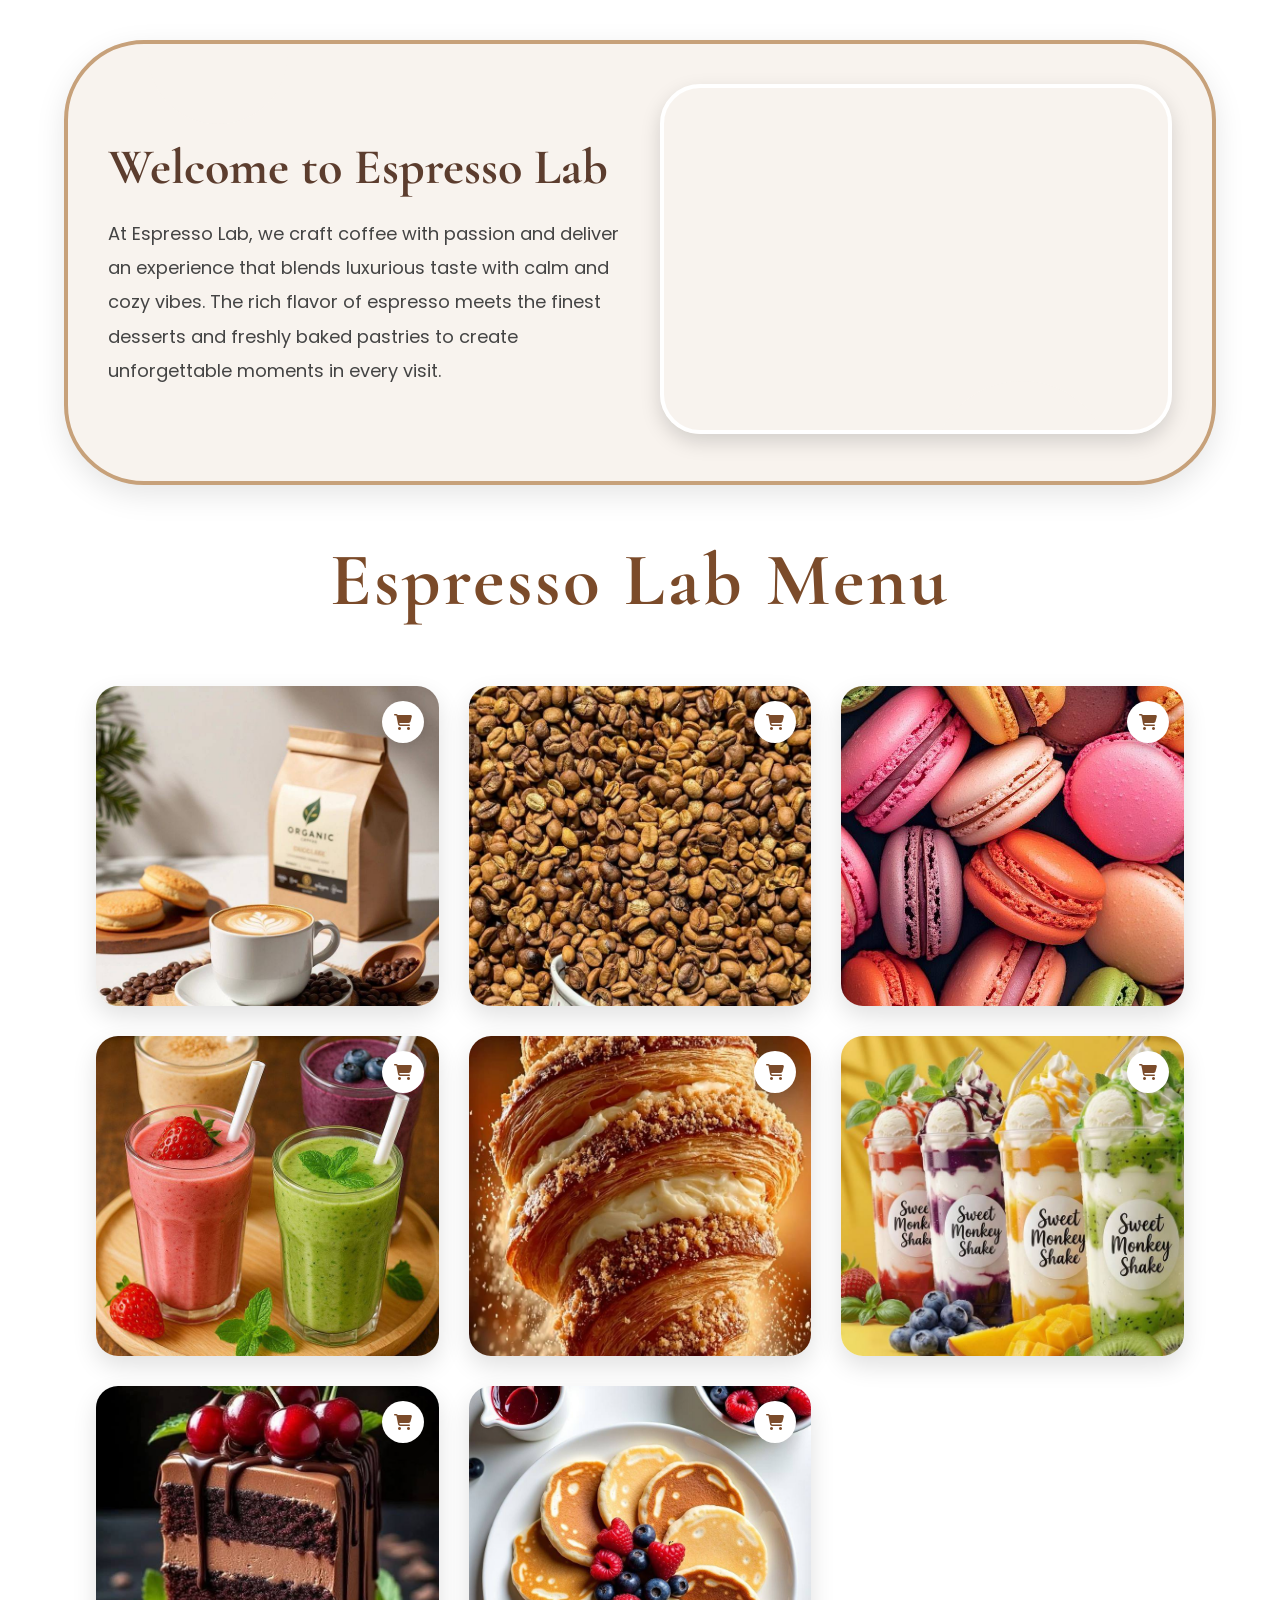
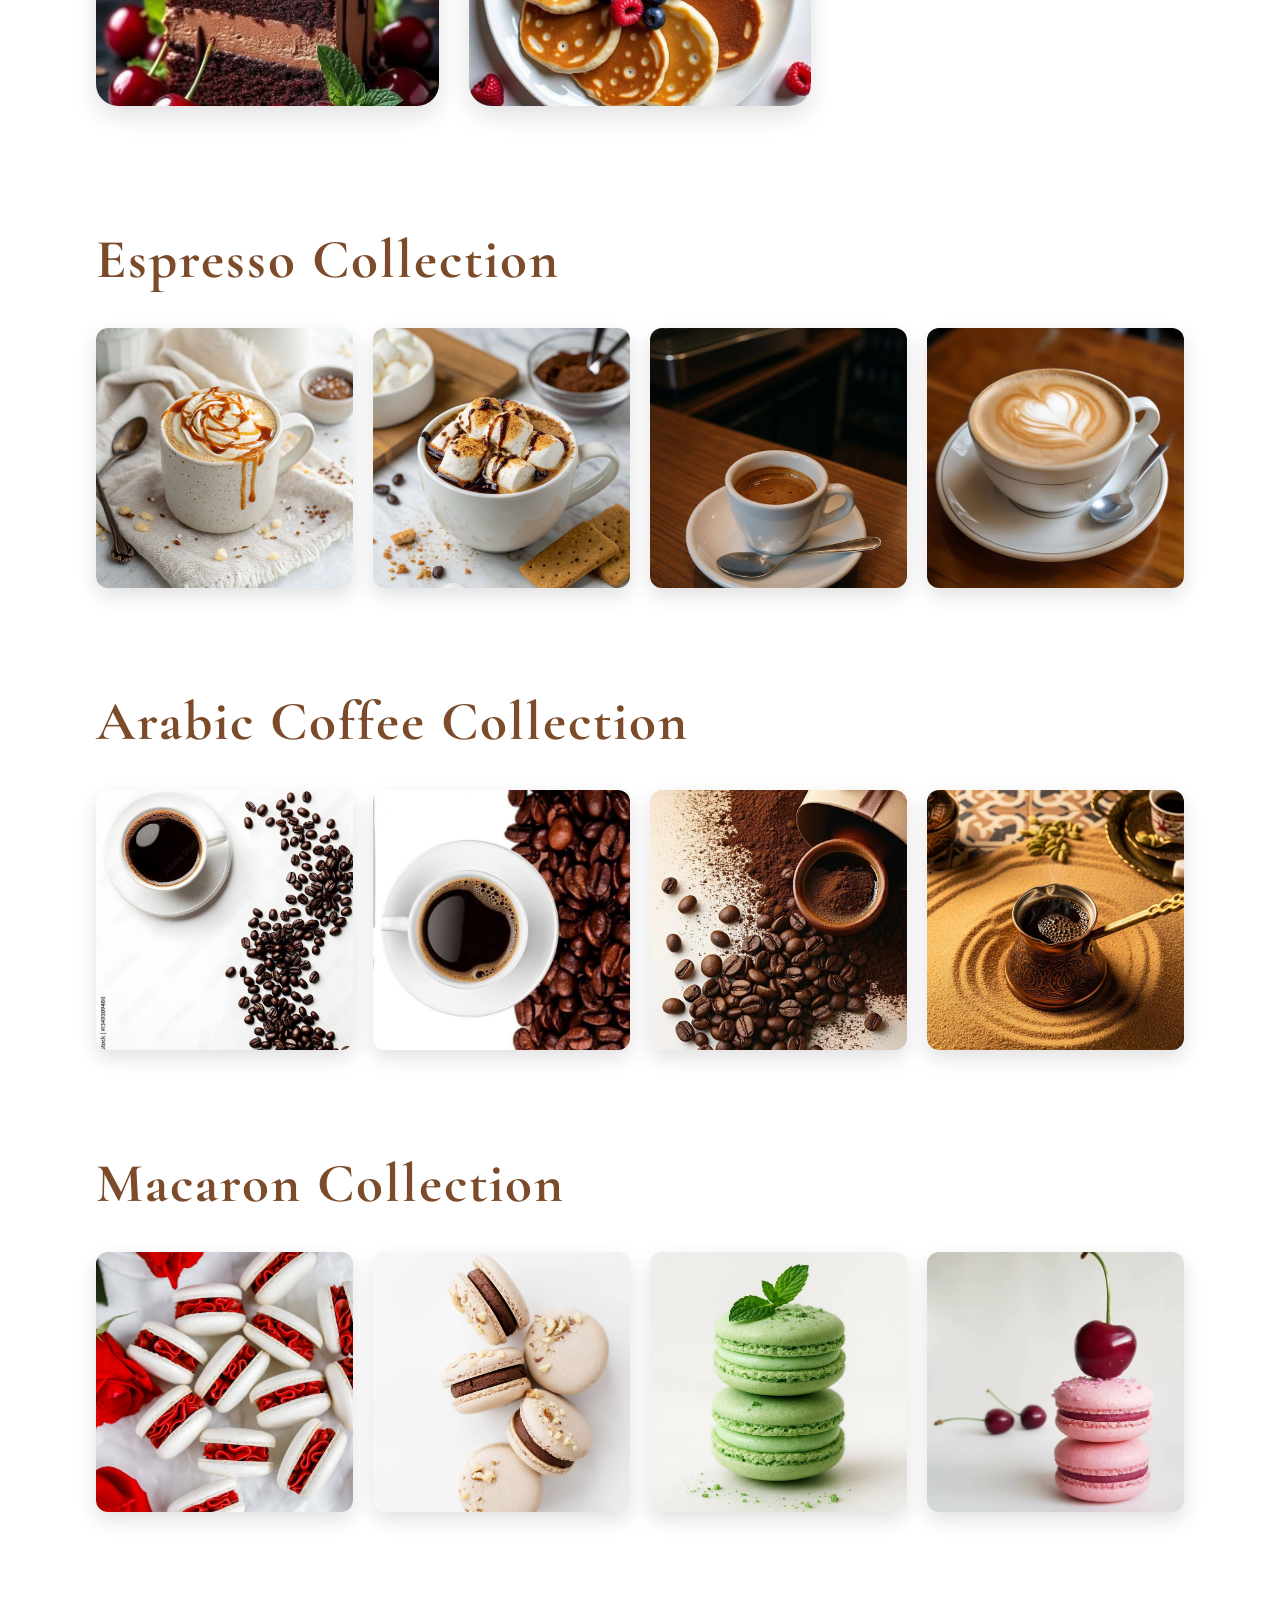
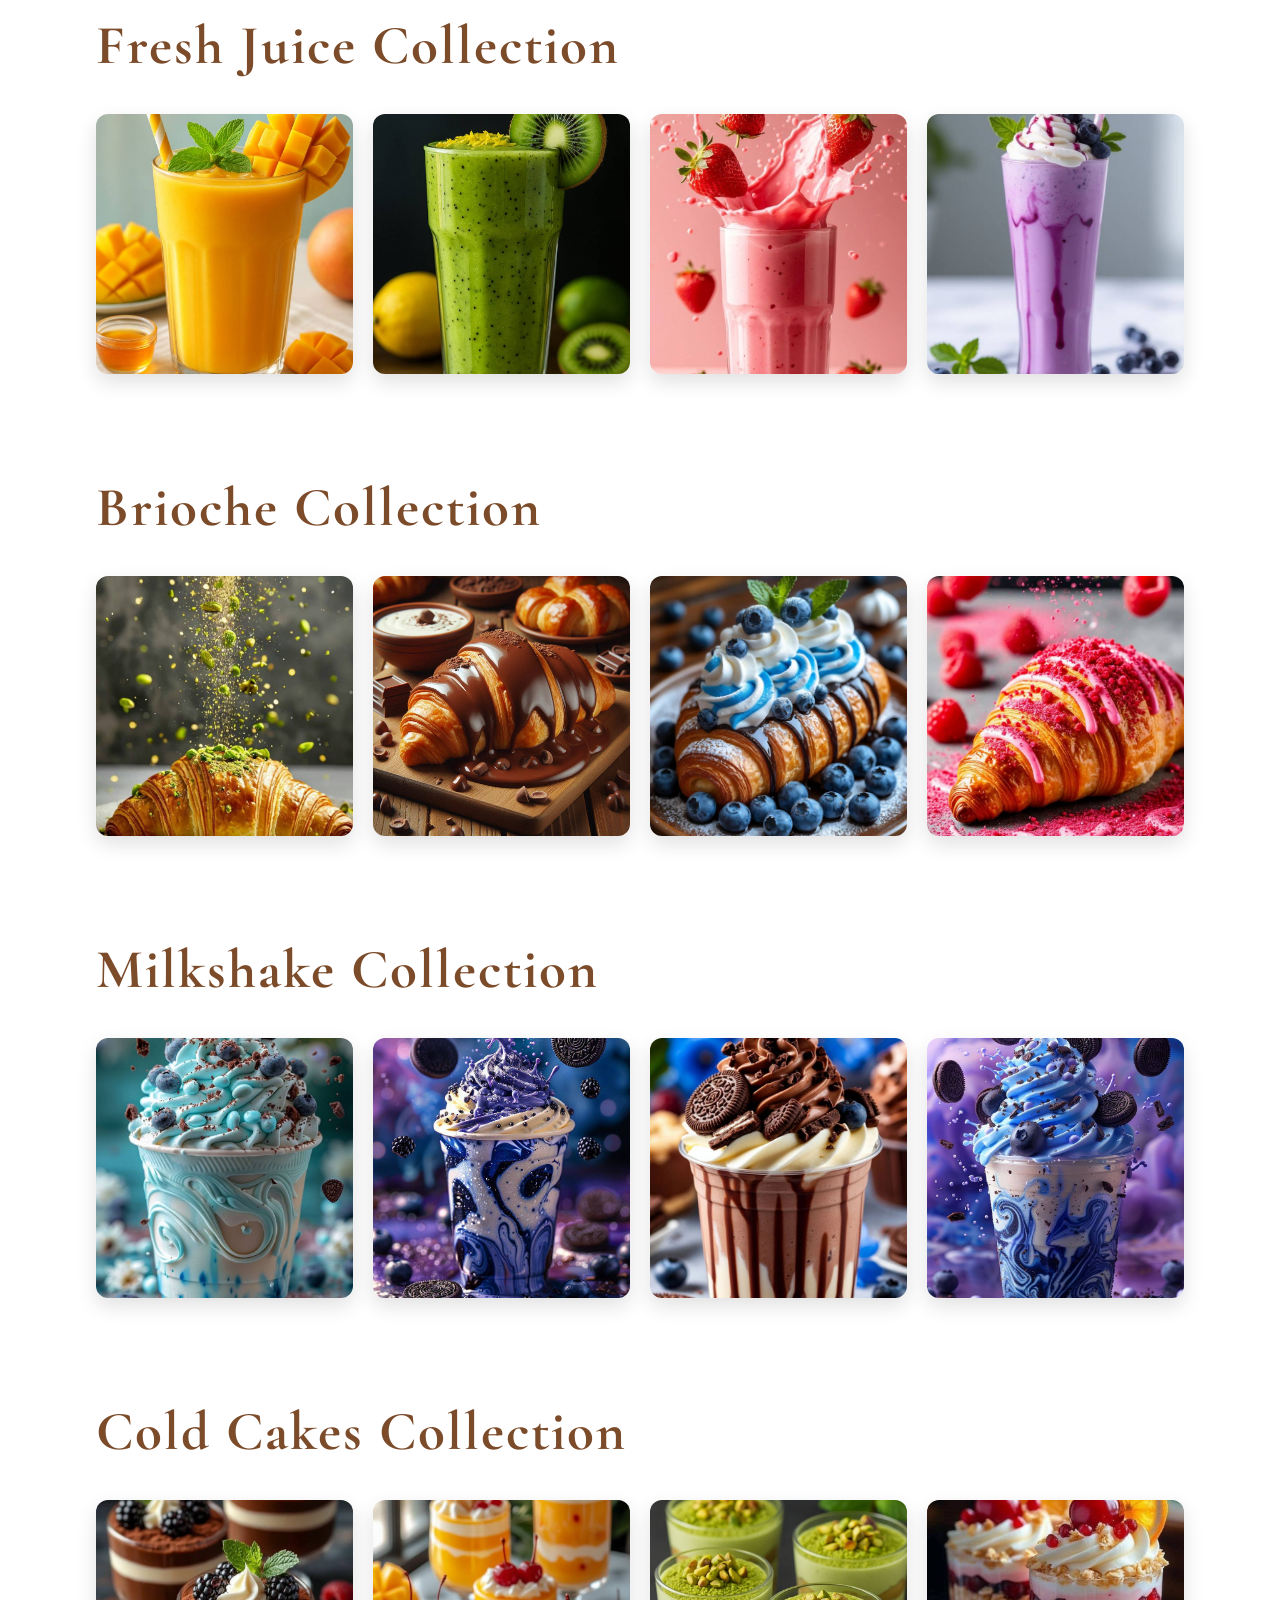
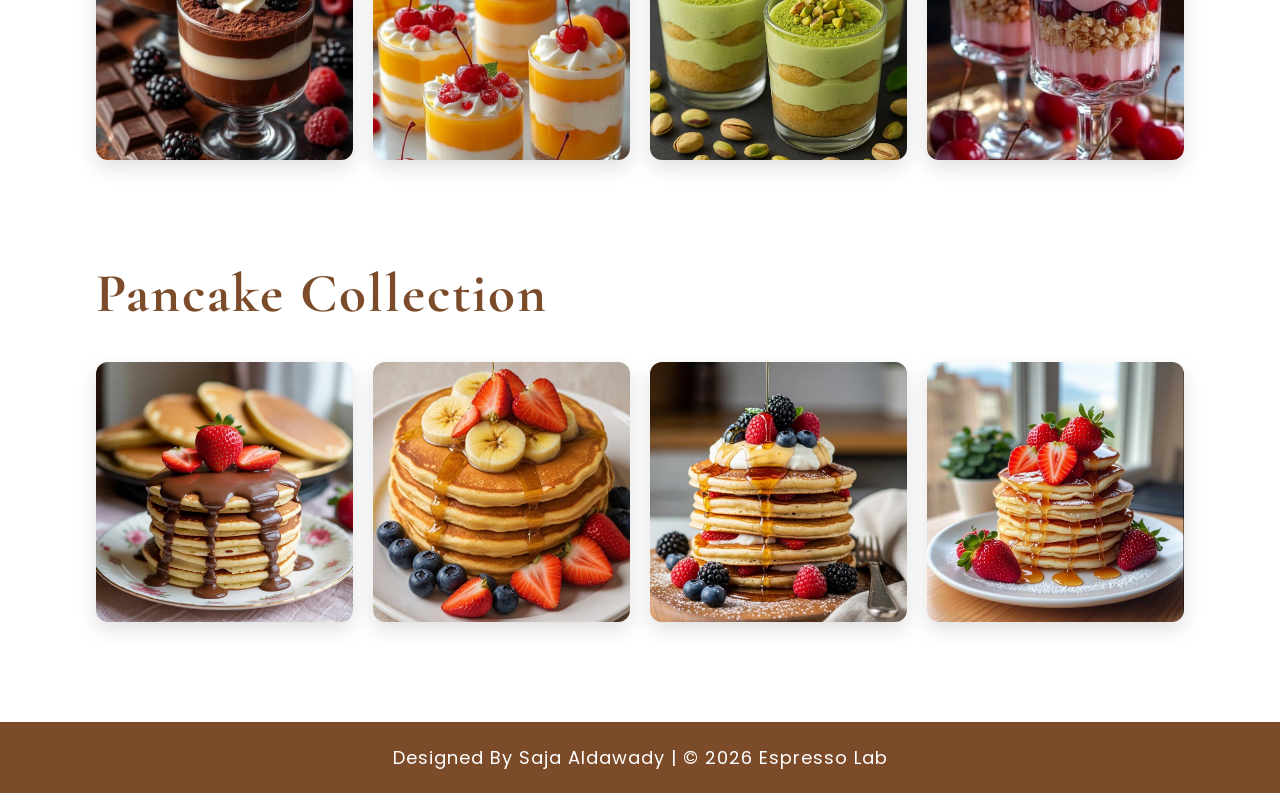
==== menu.html @ 86754276 "Add files via upload" ====
<!DOCTYPE html>
<html lang="en">

<head>

    <meta charset="UTF-8">
    <meta name="viewport" content="width=device-width, initial-scale=1.0">

    <title>Espresso Lab Menu</title>

    <!-- CSS -->
    <link rel="stylesheet" href="menu.css">

    <!-- Fonts -->
    <link href="https://fonts.googleapis.com/css2?family=Cormorant+Garamond:wght@400;500;600;700&family=Poppins:wght@300;400;500;600&display=swap" rel="stylesheet">

    <!-- Icons -->
    <link rel="stylesheet"
    href="https://cdnjs.cloudflare.com/ajax/libs/font-awesome/6.5.1/css/all.min.css"/>

</head>

<body>

<!-- HERO SECTION -->

<section class="hero-section">

    <!-- TEXT -->

    <div class="hero-text">

        <h1>Welcome to Espresso Lab</h1>

        <p>
            At Espresso Lab, we craft coffee with passion and deliver
            an experience that blends luxurious taste with calm and cozy
            vibes. The rich flavor of espresso meets the finest desserts
            and freshly baked pastries to create unforgettable moments
            in every visit.
        </p>

    </div>



    <!-- VIDEO -->

    <div class="hero-video">

        <video autoplay muted loop playsinline>
            <source src="images/E1.MP4" type="video/mp4">
        </video>

    </div>

</section>

    <!-- TITLE -->

    <section class="menu-section">

        <h1 class="main-title">
            Espresso Lab Menu
        </h1>



        <!-- PRODUCTS -->

        <div class="container">



            <!-- ESPRESSO -->

            <div class="card">

                <div class="cart">
                    <i class="fa-solid fa-cart-shopping"></i>
                </div>

                <a href="#espresso">

                    <img src="images/c1.jpg">

                    <div class="overlay">

                        <h2>Espresso</h2>

                        <p>15 LYD</p>

                    </div>

                </a>

            </div>




            <!-- ARABIC COFFEE -->

            <div class="card">

                <div class="cart">
                    <i class="fa-solid fa-cart-shopping"></i>
                </div>

                <a href="#arabic">

                    <img src="images/co1.jpg">

                    <div class="overlay">

                        <h2>Arabic Coffee</h2>

                        <p>18 LYD</p>

                    </div>

                </a>

            </div>




            <!-- MACARON -->

            <div class="card">

                <div class="cart">
                    <i class="fa-solid fa-cart-shopping"></i>
                </div>

                <a href="#macaron">

                    <img src="images/m1.jpg">

                    <div class="overlay">

                        <h2>Macaron</h2>

                        <p>20 LYD</p>

                    </div>

                </a>

            </div>




            <!-- JUICE -->

            <div class="card">

                <div class="cart">
                    <i class="fa-solid fa-cart-shopping"></i>
                </div>

                <a href="#juice">

                    <img src="images/ju1.jpg">

                    <div class="overlay">

                        <h2>Fresh Juice</h2>

                        <p>16 LYD</p>

                    </div>

                </a>

            </div>




            <!-- BRIOCHE -->

            <div class="card">

                <div class="cart">
                    <i class="fa-solid fa-cart-shopping"></i>
                </div>

                <a href="#brioche">

                    <img src="images/b1.jpg">

                    <div class="overlay">

                        <h2>Brioche</h2>

                        <p>13 LYD</p>

                    </div>

                </a>

            </div>




            <!-- MILKSHAKE -->

            <div class="card">

                <div class="cart">
                    <i class="fa-solid fa-cart-shopping"></i>
                </div>

                <a href="#milkshake">

                    <img src="images/ml1.jpg">

                    <div class="overlay">

                        <h2>Milkshake</h2>

                        <p>22 LYD</p>

                    </div>

                </a>

            </div>




            <!-- COLD CAKES -->

            <div class="card">

                <div class="cart">
                    <i class="fa-solid fa-cart-shopping"></i>
                </div>

                <a href="#cakes">

                    <img src="images/k1.jpg">

                    <div class="overlay">

                        <h2>Cold Cakes</h2>

                        <p>25 LYD</p>

                    </div>

                </a>

            </div>




            <!-- PANCAKE -->

            <div class="card">
                <div class="cart">
                    <i class="fa-solid fa-cart-shopping"></i>
                </div>

                <a href="#pancake">

                    <img src="images/ba1.jpg">

                    <div class="overlay">

                        <h2>Pancake</h2>

                        <p>19 LYD</p>

                    </div>

                </a>

            </div>



        </div>

    </section>





    <!-- ESPRESSO GALLERY -->

    <section class="gallery " id="espresso">

        <h1>Espresso Collection</h1>

        <div class="gallery-container">

            <img src="images/s1.jpg">
            <img src="images/s2.jpg">
            <img src="images/s3.jpg">
            <img src="images/s4.jpg">

        </div>

    </section>





    <!-- ARABIC COFFEE -->

    <section class="gallery " id="arabic">

        <h1>Arabic Coffee Collection</h1>

        <div class="gallery-container">

            <img src="images/c2.jpg">
            <img src="images/c3.jpg">
            <img src="images/c4.jpg ">
            <img src="images/c5.jpg">

        </div>

    </section>





    <!-- MACARON -->

    <section class="gallery " id="macaron">

        <h1>Macaron Collection</h1>

        <div class="gallery-container">

            <img src="images/m2.jpg">
            <img src="images/m3.jpg">
            <img src="images/m4.jpg">
            <img src="images/m5.jpg">

        </div>

    </section>





    <!-- JUICE -->

    <section class="gallery " id="juice">

        <h1>Fresh Juice Collection</h1>

        <div class="gallery-container">

            <img src="images/ju2.jpg">
            <img src="images/ju3.jpg">
            <img src="images/ju4.jpg">
            <img src="images/ju5.jpg">

        </div>

    </section>





    <!-- BRIOCHE -->

    <section class="gallery " id="brioche">

        <h1>Brioche Collection</h1>

        <div class="gallery-container">

            <img src="images/b2.jpg">
            <img src="images/b3.jpg">
            <img src="images/b4.jpg">
            <img src="images/b5.jpg">

        </div>

    </section>





    <!-- MILKSHAKE -->

    <section class="gallery " id="milkshake">

        <h1>Milkshake Collection</h1>

        <div class="gallery-container">

            <img src="images/ml2.jpg">
            <img src="images/ml3.jpg">
            <img src="images/ml4.jpg">
            <img src="images/ml5.jpg">

        </div>

    </section>





    <!-- CAKES -->

    <section class="gallery " id="cakes">

        <h1>Cold Cakes Collection</h1>

        <div class="gallery-container">

            <img src="images/k2.jpg">
            <img src="images/k3.jpg">
            <img src="images/k4.jpg">
            <img src="images/k5.jpg">

        </div>

    </section>





    <!-- PANCAKE -->

    <section class="gallery " id="pancake">

        <h1>Pancake Collection</h1>

        <div class="gallery-container">

            <img src="images/ba2.jpg">
            <img src="images/ba3.jpg">
            <img src="images/ba4.jpg">
            <img src="images/ba5.jpg">

        </div>

    </section>
<!-- FOOTER -->

<footer>

    <p>
        Designed By Saja Aldawady | © 2026 Espresso Lab
    </p>

</footer>

</body>
</html>
---- menu.css ----
*{
    margin: 0;
    padding: 0;
    box-sizing: border-box;

    scroll-behavior: smooth;
}

body{

    background: #ffffff;

    font-family: 'Poppins', sans-serif;
}



/* MAIN TITLE */

.main-title{

    text-align: center;

    font-size: 75px;

    font-family: 'Cormorant Garamond', serif;

    color: #7b4b2a;

    margin-top: 50px;

    margin-bottom: 60px;

    letter-spacing: 3px;
}



/* PRODUCTS */

.container{

    width: 85%;

    margin: auto;

    display: grid;

    grid-template-columns: repeat(auto-fit,minmax(260px,1fr));

    gap: 30px;

    margin-bottom: 120px;
}



/* CARD */

.card{

    position: relative;

    overflow: hidden;

    border-radius: 22px;

    cursor: pointer;

    box-shadow: 0 10px 25px rgba(0,0,0,0.12);

    transition: 0.4s;
}


.card img{

    width: 100%;

    height: 320px;

    object-fit: cover;

    display: block;

    transition: 0.5s;
}



/* CART ICON */

.cart{

    position: absolute;

    top: 15px;
    right: 15px;

    width: 42px;
    height: 42px;

    border-radius: 50%;

    background: white;

    display: flex;
    justify-content: center;
    align-items: center;

    z-index: 10;

    box-shadow: 0 5px 15px rgba(0,0,0,0.15);
}


.cart i{

    color: #7b4b2a;

    font-size: 16px;
}



/* OVERLAY */

.overlay{

    position: absolute;

    bottom: -100%;

    left: 0;

    width: 100%;

    background: rgba(0,0,0,0.55);

    text-align: center;

    padding: 30px;

    transition: 0.5s;
}


.overlay h2{

    color: white;

    font-size: 40px;

    font-family: 'Cormorant Garamond', serif;

    letter-spacing: 2px;
}


.overlay p{

    color: #f4d2a0;

    font-size: 22px;

    margin-top: 8px;
}



/* HOVER EFFECT */

.card:hover img{

    filter: blur(3px);

    transform: scale(1.08);
}


.card:hover .overlay{

    bottom: 0;
}



/* CLICK EFFECT */

.card:active{

    transform: scale(0.96);

    opacity: 0.8;
}



/* GALLERY */

.gallery{

    width: 85%;

    margin: auto;

    margin-bottom: 100px;
}


.gallery h1{

    font-size: 55px;

    color: #7b4b2a;

    margin-bottom: 35px;

    font-family: 'Cormorant Garamond', serif;

    letter-spacing: 2px;
}



/* GALLERY IMAGES */

.gallery-container{

    display: grid;

    grid-template-columns: repeat(auto-fit,minmax(240px,1fr));

    gap: 20px;
}


.gallery-container img{

    width: 100%;

    height: 260px;

    object-fit: cover;

    border-radius: 18px;

    transition: 0.4s;

    box-shadow: 0 8px 20px rgba(0,0,0,0.12);
}


.gallery-container img:hover{

    transform: scale(1.04);
}
/* FOOTER */

footer{

    width: 100%;

    background: #7b4b2a;

    padding: 22px;

    text-align: center;

    margin-top: 80px;
}


footer p{

    color: white;

    font-size: 18px;

    letter-spacing: 1px;

    font-family: 'Poppins', sans-serif;
}
/* HERO SECTION */

.hero-section{

    width: 90%;
    margin: 40px auto;

    display: flex;
    justify-content: space-between;
    align-items: center;
    gap: 40px;

    background: #f8f3ee;

    padding: 40px;

    border-radius: 80px;

    border: 4px solid #c7a17a;

    box-shadow: 0 10px 30px rgba(0,0,0,0.1);

    position: relative;
    overflow: hidden;
}



/* CLOUD EFFECT */

.hero-section::before,
.hero-section::after{

    content: "";

    position: absolute;

    background: #f8f3ee;

    border-radius: 50%;
}

.hero-section::before{

    width: 140px;
    height: 140px;

    top: -60px;
    left: 80px;
}

.hero-section::after{

    width: 180px;
    height: 180px;

    bottom: -80px;
    right: 100px;
}



/* TEXT */

.hero-text{

    flex: 1;
    z-index: 2;
}

.hero-text h1{

    font-size: 50px;

    color: #5c3d2e;

    margin-bottom: 20px;

    font-family: 'Cormorant Garamond', serif;
}

.hero-text p{

    font-size: 18px;

    line-height: 1.9;

    color: #444;

    font-family: 'Poppins', sans-serif;
}



/* VIDEO */

.hero-video{

    flex: 1;

    z-index: 2;
}

.hero-video video{

    width: 100%;

    height: 350px;

    object-fit: contain;

    border-radius: 40px;

    border: 4px solid #fff;

    box-shadow: 0 8px 20px rgba(0,0,0,0.15);
}



/* RESPONSIVE */

@media(max-width: 900px){

    .hero-section{

        flex-direction: column;
    }

    .hero-text h1{

        font-size: 38px;
    }

    .hero-video video{

        height: 250px;
    }
}
.gallery-container img {
    width: 100%;
    border-radius: 12px;
    transition: transform 0.4s ease, filter 0.4s ease;
    position: relative;
    overflow: hidden;
}


.gallery-container img:hover {
    transform: scale(1.05);
    animation: flash 0.6s ease;
}


@keyframes flash {
    0% {
        filter: brightness(1);
    }
    30% {
        filter: brightness(2) contrast(1.2);
    }
    100% {
        filter: brightness(1);
    }
}
#arabic .gallery-container img {
    transition: transform 0.5s ease, filter 0.5s ease;
}


#arabic .gallery-container img:hover {
    transform: scale(1.08) rotate(-2deg);
    filter: sepia(0.4) contrast(1.2) brightness(1.1);
}

#macaron .gallery-container img {
    transition: transform 0.4s ease, filter 0.4s ease;
    transform-origin: center;
}

/* hover */
#macaron .gallery-container img:hover {
    animation: macaronSpinFloat 1s ease forwards;
    filter: brightness(1.15) saturate(1.4);
}


@keyframes macaronSpinFloat {
    0% {
        transform: translateY(0) rotate(0deg);
    }
    40% {
        transform: translateY(-8px) rotate(8deg);
    }
    70% {
        transform: translateY(-6px) rotate(-6deg);
    }
    100% {
        transform: translateY(-4px) rotate(0deg);
    }
}


#juice .gallery-container img {
    transition: transform 0.4s ease, filter 0.4s ease;
}

/* hover */
#juice .gallery-container img:hover {
    transform: scale(1.07) rotate(2deg);
    filter: brightness(1.2) saturate(1.4);
    animation: juiceWave 0.6s ease;
}


@keyframes juiceWave {
    0% {
        transform: scale(1);
    }
    50% {
        transform: scale(1.1) rotate(-2deg);
    }
    100% {
        transform: scale(1.07) rotate(2deg);
    }
}

#brioche .gallery-container img {
    transition: transform 0.5s ease, filter 0.5s ease;
    position: relative;
}

/* hover */
#brioche .gallery-container img:hover {
    animation: doughRise 1s ease forwards;
    filter: brightness(1.15) contrast(1.1) saturate(1.2);
}


@keyframes doughRise {
    0% {
        transform: scale(1);
        filter: brightness(1);
    }

    40% {
        transform: scale(1.03);
    }

    70% {
        transform: scale(1.07);
    }

    100% {
        transform: scale(1.05);
    }
}


#brioche .gallery-container img:hover::after {
    content: "";
    position: absolute;
    inset: 0;
    background: radial-gradient(circle, rgba(255,200,120,0.25), transparent 60%);
    animation: steamGlow 1s ease forwards;
}

@keyframes steamGlow {
    0% {
        opacity: 0;
    }
    50% {
        opacity: 1;
    }
    100% {
        opacity: 0;
    }
}

#milkshake .gallery-container img {
    transition: transform 0.3s ease;
}

/* hover */
#milkshake .gallery-container img:hover {
    animation: shakeCream 0.8s ease;
    filter: brightness(1.1) saturate(1.3);
}

@keyframes shakeCream {
    0% {
        transform: translateX(0) rotate(0deg);
    }
    15% {
        transform: translateX(-6px) rotate(-2deg);
    }
    30% {
        transform: translateX(6px) rotate(2deg);
    }
    45% {
        transform: translateX(-4px) rotate(-1deg);
    }
    60% {
        transform: translateX(4px) rotate(1deg);
    }
    80% {
        transform: translateX(-2px);
    }
    100% {
        transform: translateX(0);
    }
}

#cakes .gallery-container img {
    transition: transform 0.4s ease, filter 0.4s ease;
}

/* hover */
#cakes .gallery-container img:hover {
    animation: freezeCake 0.9s ease forwards;
    filter: brightness(1.15) saturate(1.1) contrast(1.05);
}


@keyframes freezeCake {
    0% {
        transform: scale(1) rotate(0deg);
        filter: brightness(1);
    }
    40% {
        transform: scale(1.03);
    }
    70% {
        transform: scale(1.06);
        filter: brightness(1.2);
    }
    100% {
        transform: scale(1.04);
        filter: brightness(1.1) saturate(1.1);
    }
}

#pancake .gallery-container img {
    transition: transform 0.3s ease;
}

/* hover */
#pancake .gallery-container img:hover {
    animation: pancakeBounce 0.9s cubic-bezier(.28,.84,.42,1) forwards;
    filter: brightness(1.1) saturate(1.2);
}


@keyframes pancakeBounce {
    0% {
        transform: translateY(0) scale(1);
    }
    25% {
        transform: translateY(-18px) scale(1.05, 0.95);
    }
    50% {
        transform: translateY(0) scale(0.98, 1.02);
    }
    75% {
        transform: translateY(-8px) scale(1.02, 0.98);
    }
    100% {
        transform: translateY(0) scale(1);
    }
}
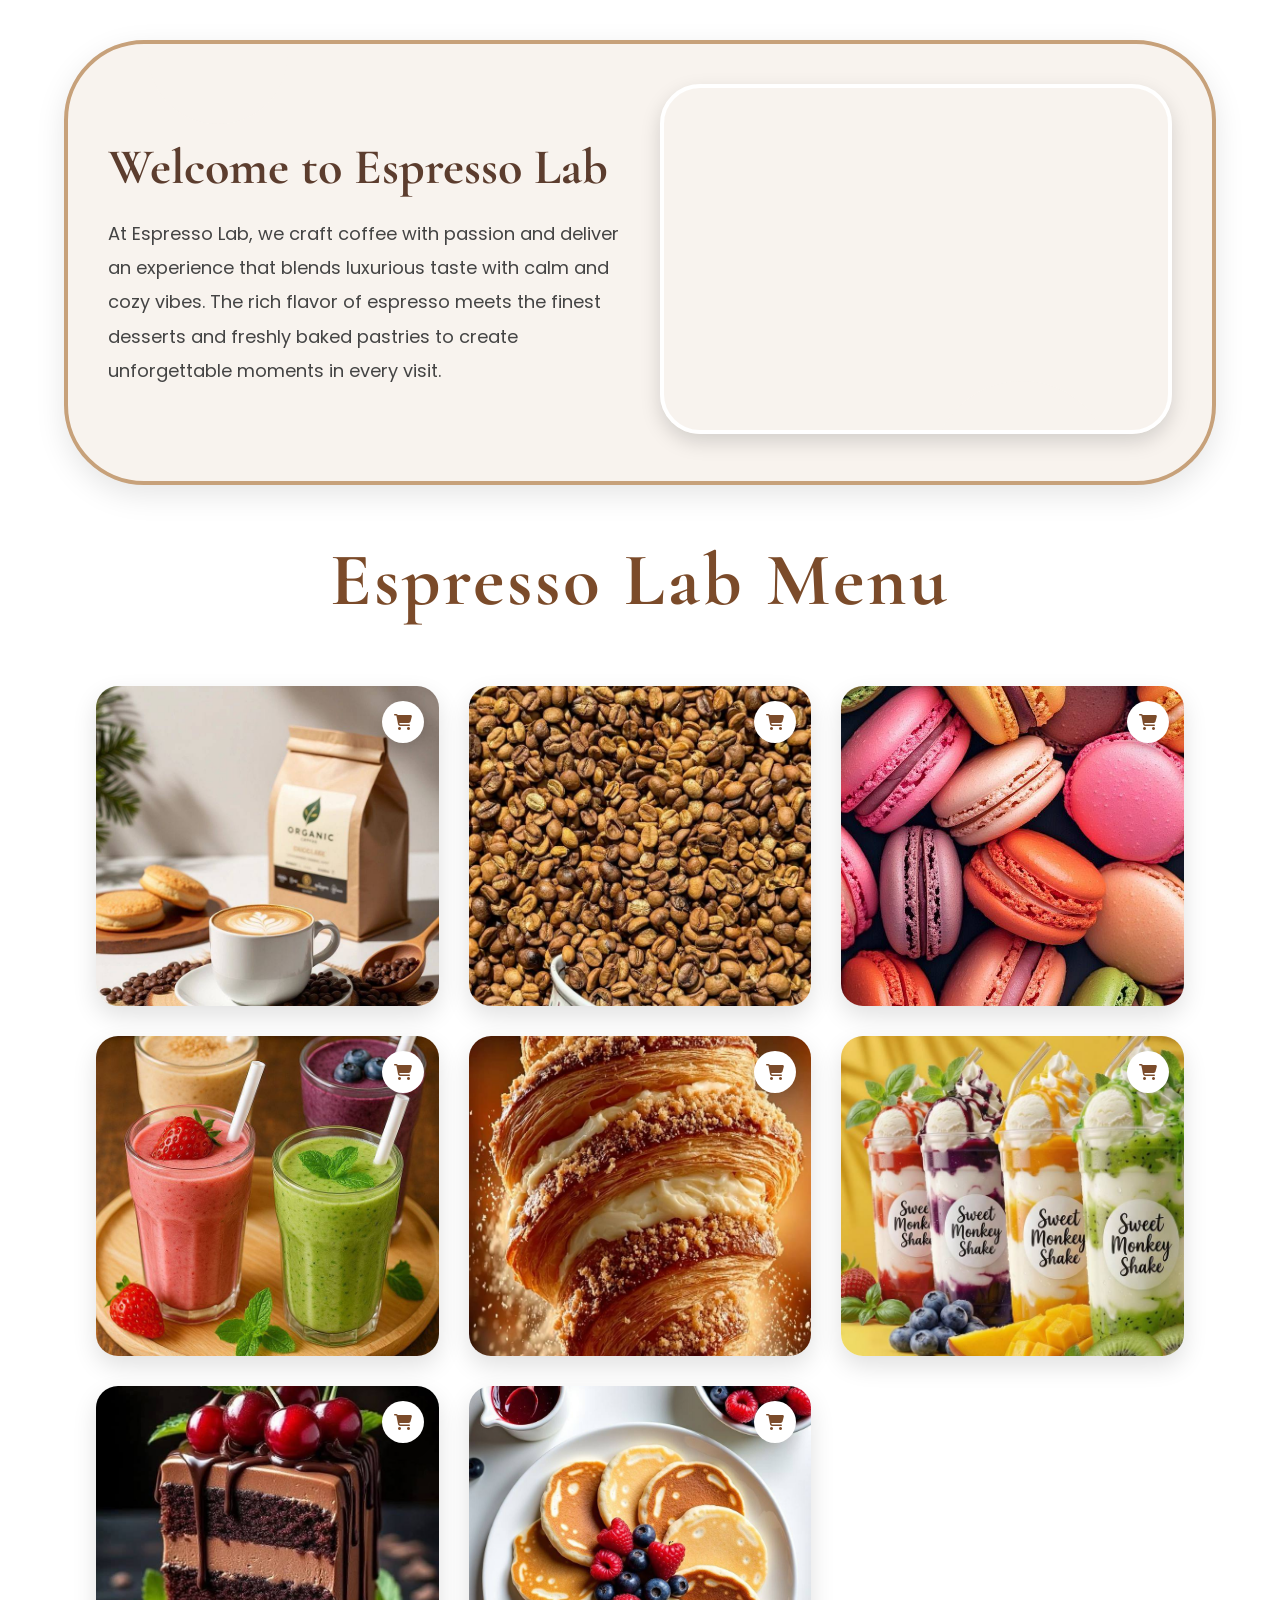
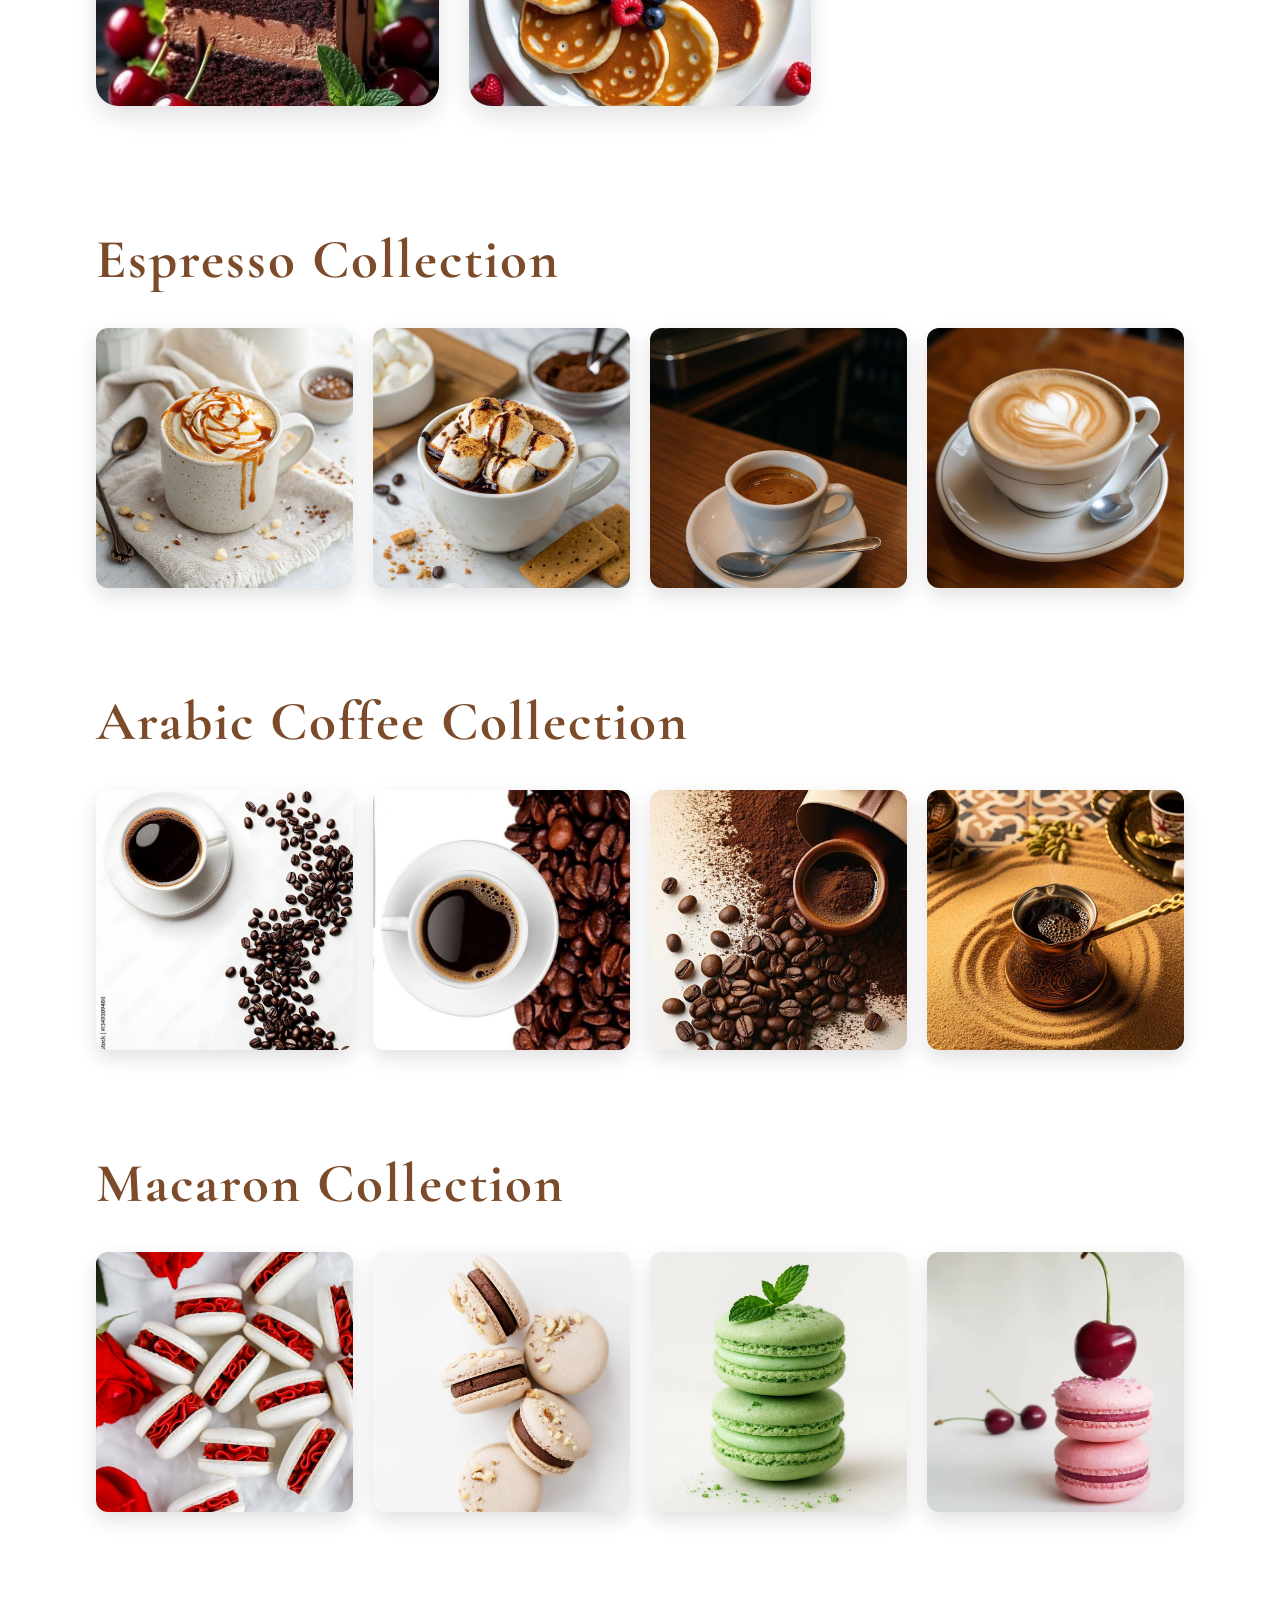
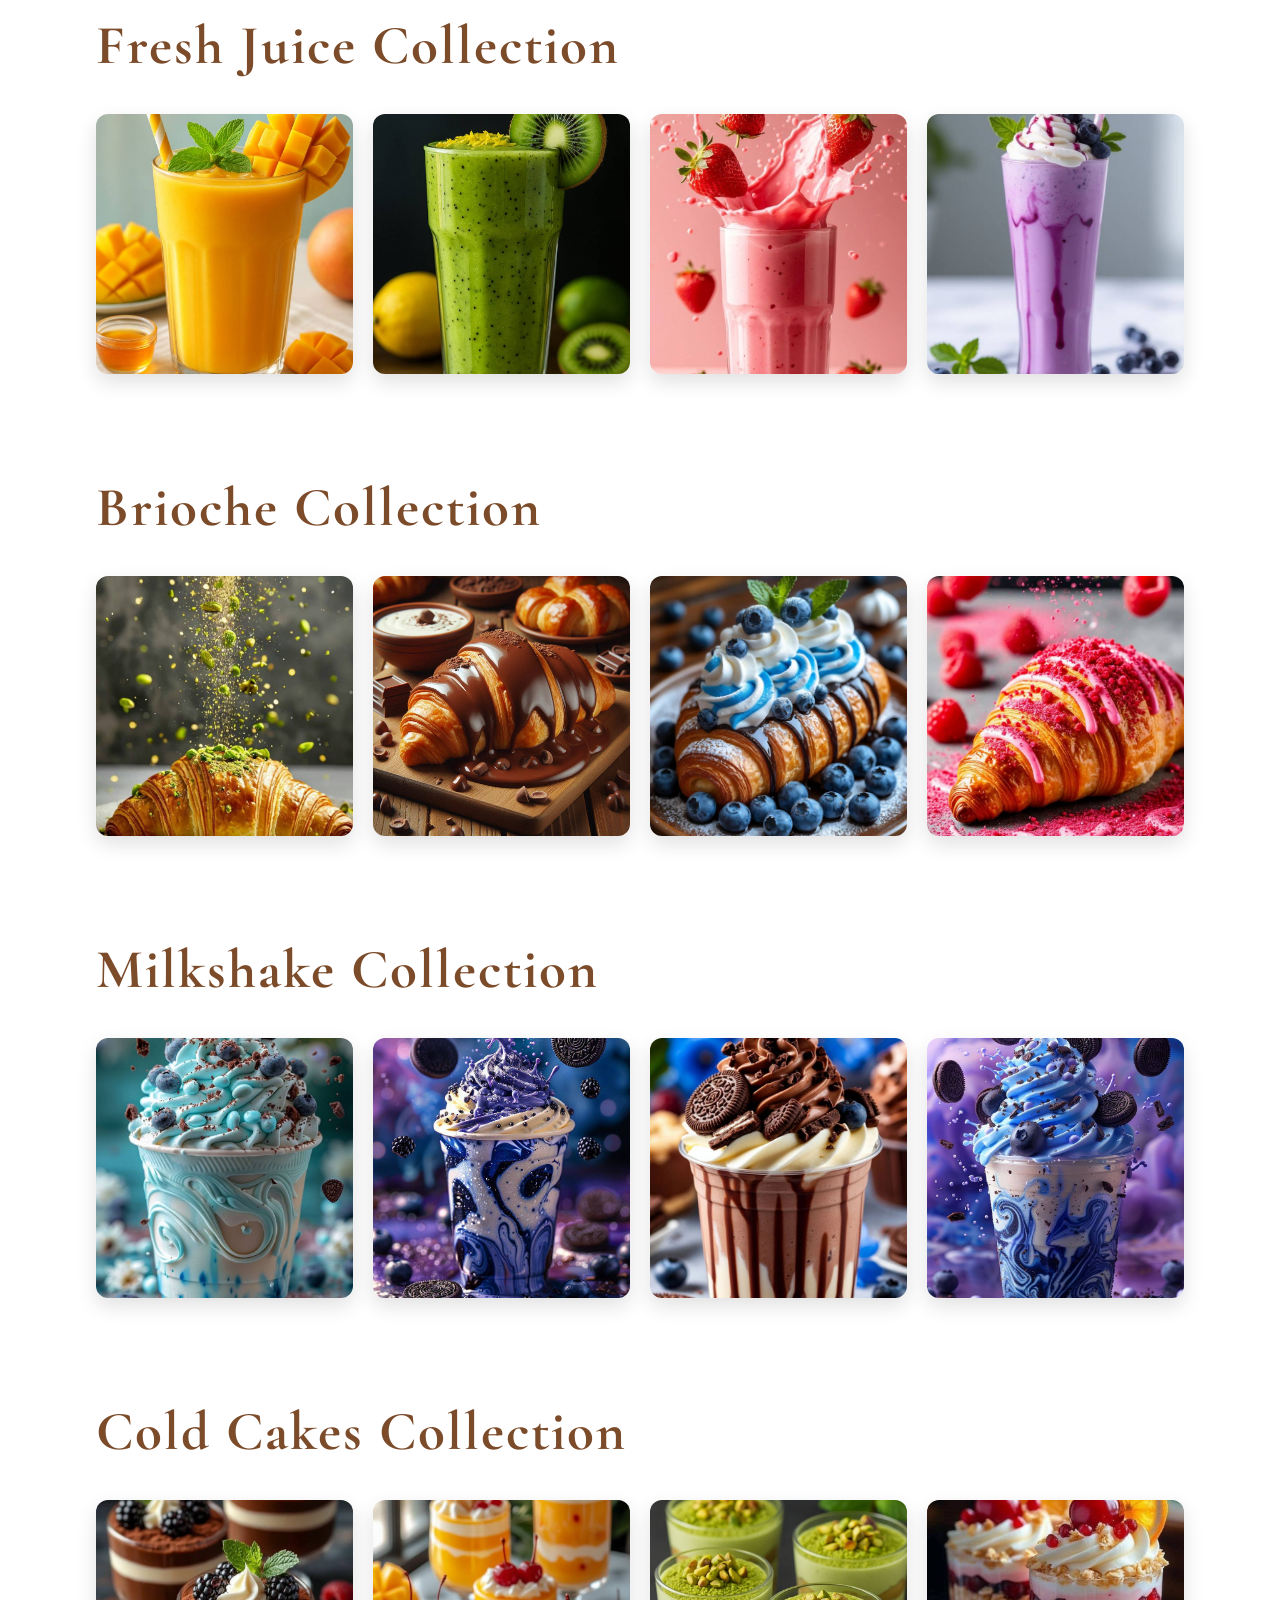
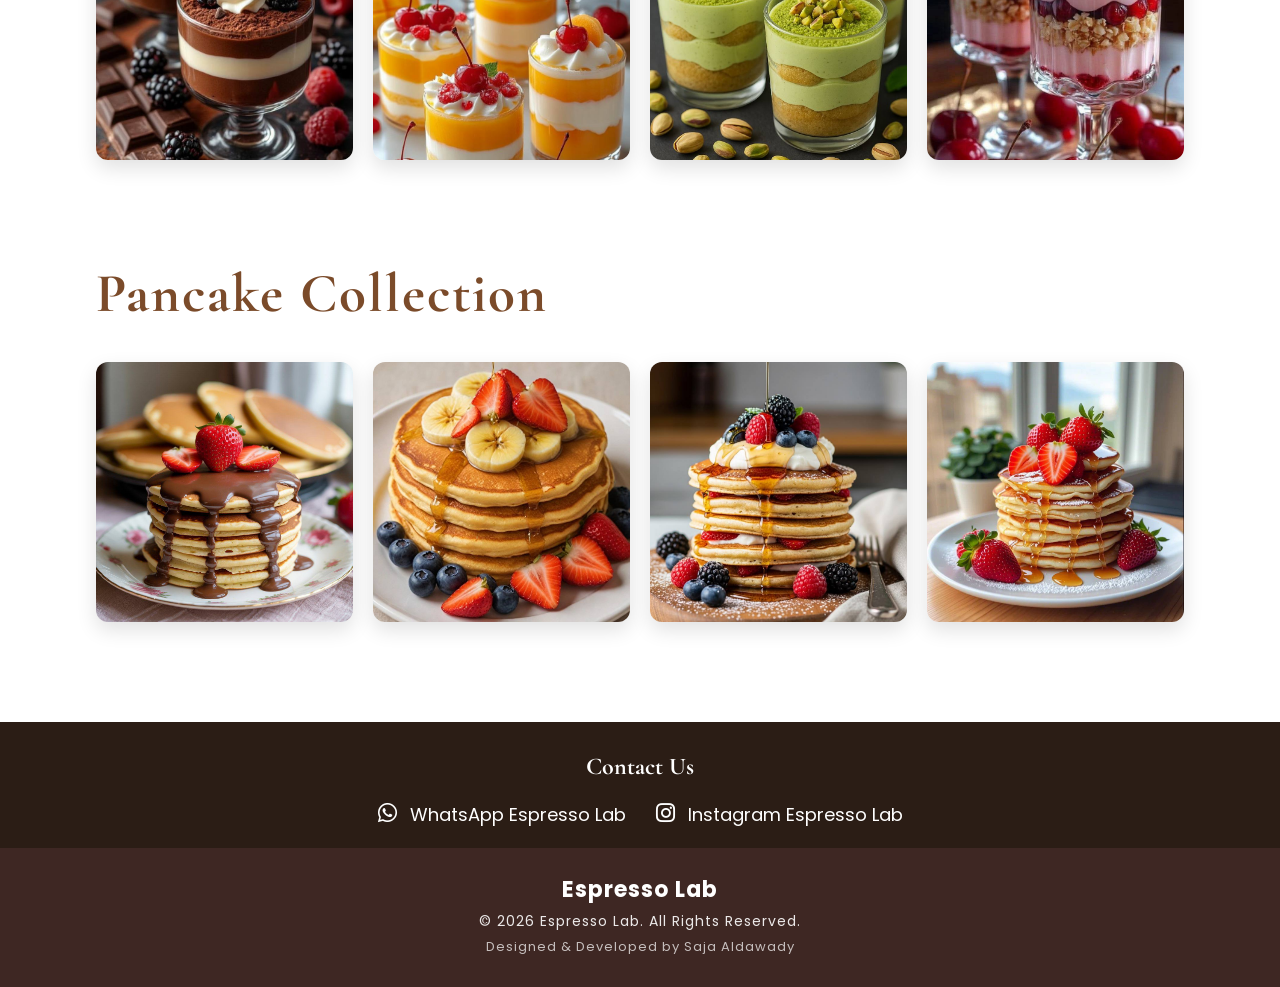
==== commit 4047826b: "Add files via upload" ====
--- a/menu.html
+++ b/menu.html
@@ -459,13 +459,36 @@
     </section>
 <!-- FOOTER -->
 
-<footer>
-
-    <p>
-        Designed By Saja Aldawady | © 2026 Espresso Lab
-    </p>
-
+
+<!-- CONTACT BAR -->
+
+<section class="contact-bar">
+
+    <h2>Contact Us</h2>
+
+    <div class="contact-links">
+
+        <a href="https://wa.me/218911611362" target="_blank">
+            <i class="fa-brands fa-whatsapp"></i>
+            WhatsApp Espresso Lab
+        </a>
+
+        <a href="https://instagram.com/espresso_lab" target="_blank">
+            <i class="fa-brands fa-instagram"></i>
+            Instagram Espresso Lab
+        </a>
+
+    </div>
+
+</section>
+<!-- FOOTER -->
+
+<footer class="footer">
+    <div class="footer-content">
+        <h3>Espresso Lab</h3>
+        <p>© 2026 Espresso Lab. All Rights Reserved.</p>
+        <p class="designer">Designed & Developed by Saja Aldawady</p>
+    </div>
 </footer>
-
 </body>
 </html>
--- a/menu.css
+++ b/menu.css
@@ -650,4 +650,76 @@
     100% {
         transform: translateY(0) scale(1);
     }
+}
+/* CONTACT BAR */
+
+.contact-bar{
+    background: #2b1d15;
+    padding: 30px;
+    text-align: center;
+}
+
+.contact-bar h2{
+    color: #fff;
+    margin-bottom: 20px;
+    font-family: 'Cormorant Garamond', serif;
+}
+
+.contact-links{
+    display: flex;
+    justify-content: center;
+    gap: 30px;
+    flex-wrap: wrap;
+}
+
+.contact-links a{
+    text-decoration: none;
+    color: #fff;
+    font-size: 18px;
+    font-family: 'Poppins', sans-serif;
+    transition: 0.3s;
+}
+
+.contact-links a i{
+    margin-right: 8px;
+    font-size: 22px;
+}
+
+.contact-links a:hover{
+    color: #d4a373;
+}
+@import url('https://fonts.googleapis.com/css2?family=Poppins:wght@300;400;600;700&display=swap');
+
+.footer{
+    background: #3e2723;
+    color: white;
+    text-align: center;
+    padding: 25px 15px;
+    margin-top: 40px;
+    font-family: 'Poppins', sans-serif;
+}
+
+.footer-content h3{
+    margin: 0;
+    font-size: 22px;
+    letter-spacing: 1px;
+}
+
+.footer-content p{
+    margin: 5px 0;
+    font-size: 14px;
+    opacity: 0.9;
+}
+
+.footer .designer{
+    font-size: 13px;
+    opacity: 0.7;
+}
+.contact-bar{
+    margin-bottom: 0;
+    padding-bottom: 20px;
+}
+
+.footer{
+    margin-top: 0;
 }
